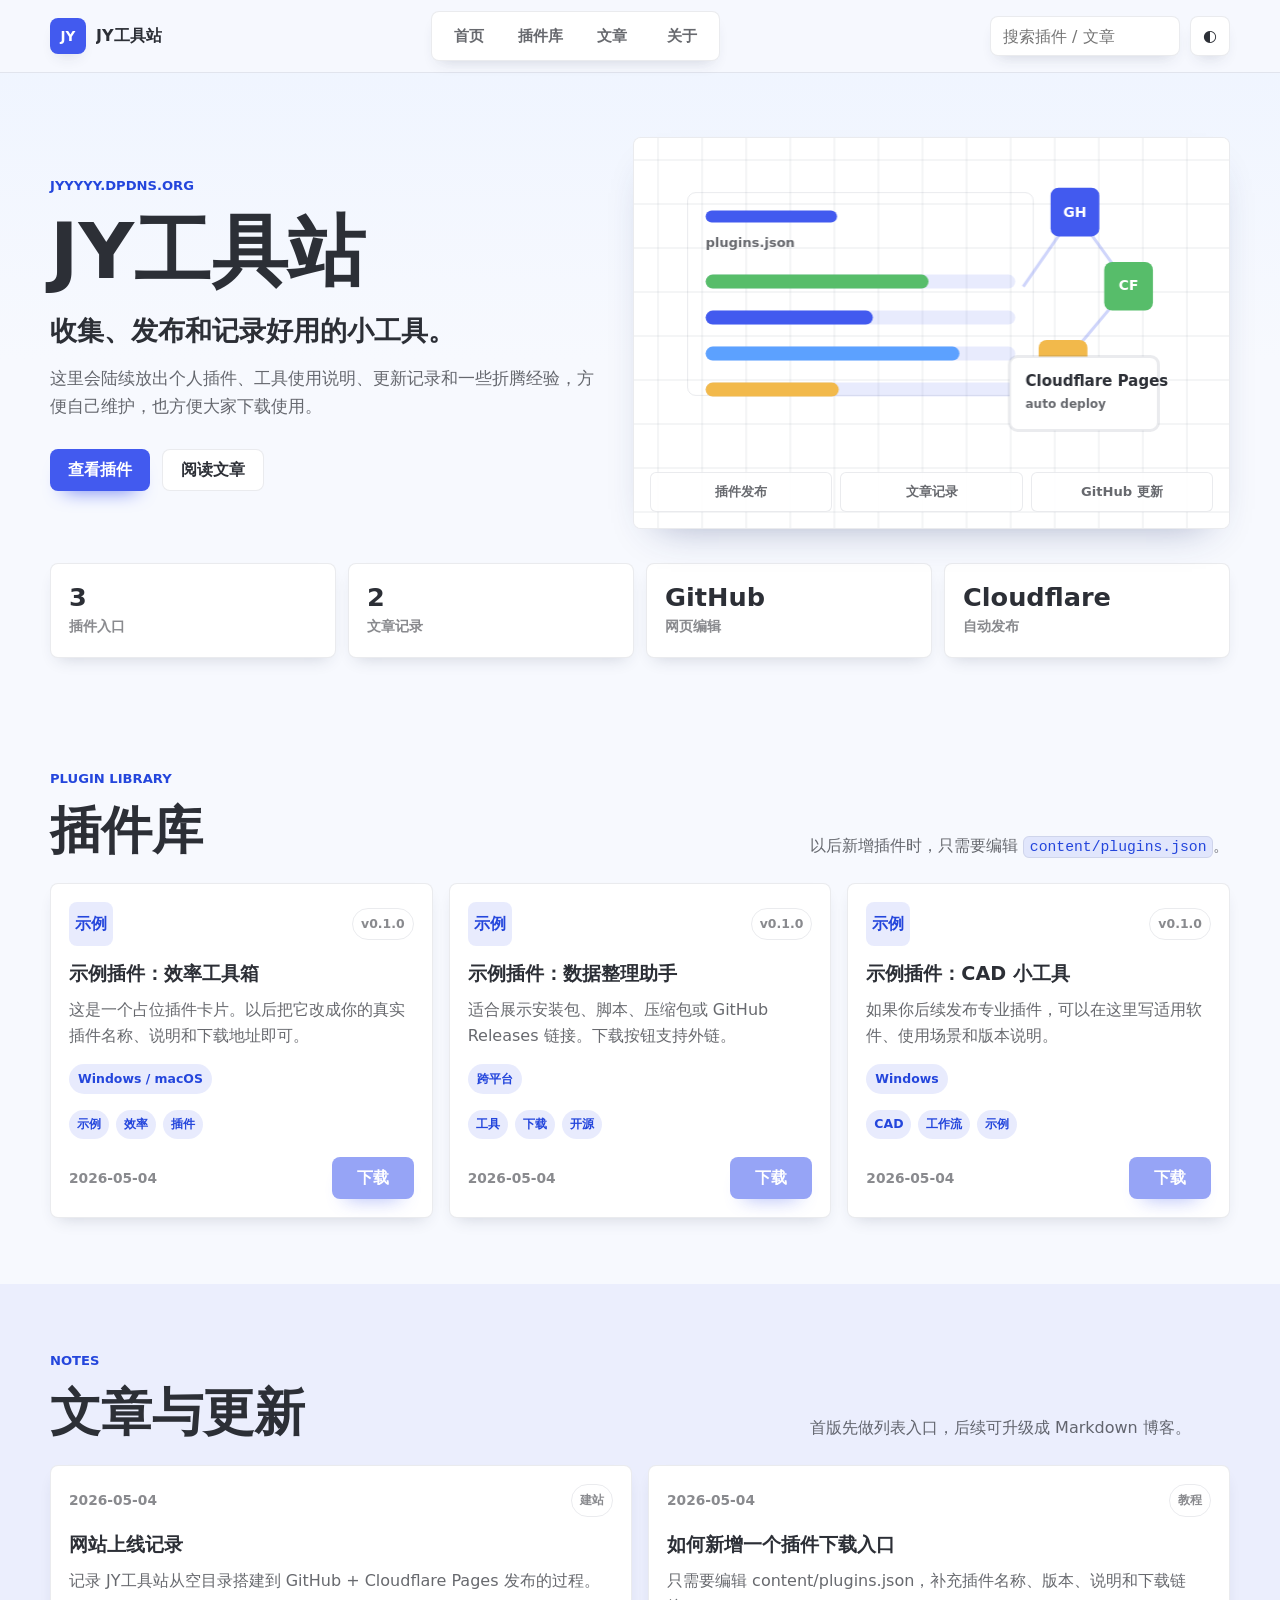
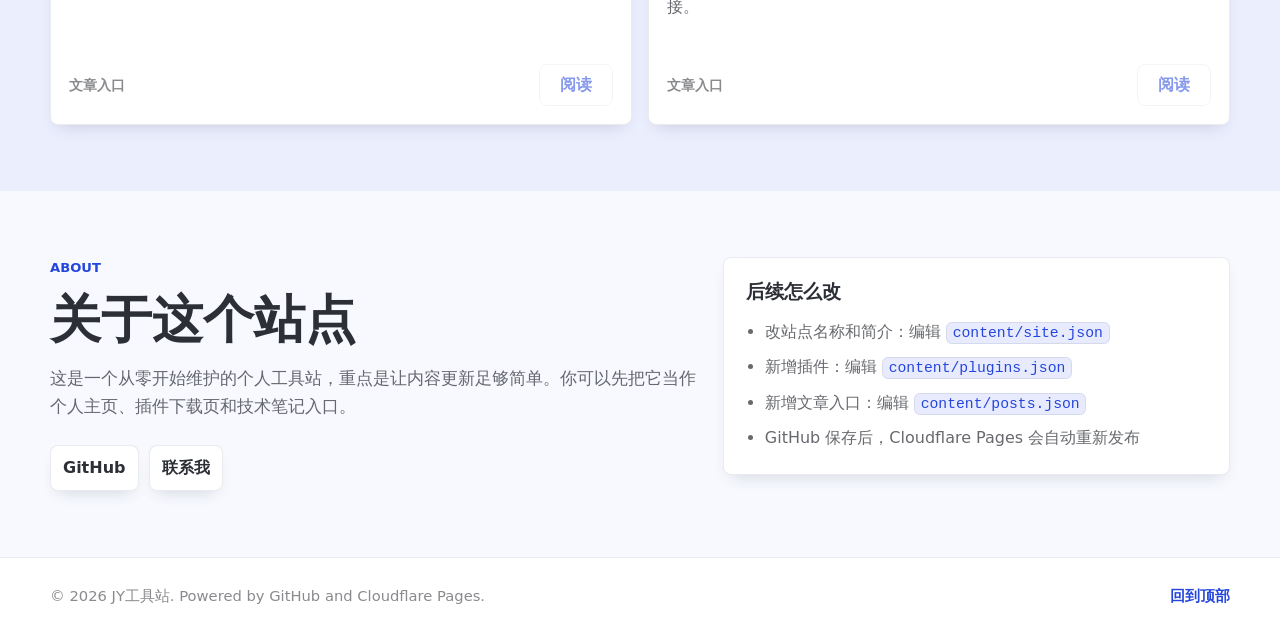
==== index.html @ f5c1a521 "Initial static site" ====
<!doctype html>
<html lang="zh-CN">
  <head>
    <meta charset="utf-8">
    <meta name="viewport" content="width=device-width, initial-scale=1">
    <meta name="theme-color" content="#f7f9fe">
    <meta
      name="description"
      content="JY工具站，一个用于发布个人插件、工具教程和技术记录的静态网站。"
    >
    <title>JY工具站</title>
    <link rel="stylesheet" href="assets/styles.css">
    <script defer src="assets/app.js"></script>
  </head>
  <body>
    <header class="site-header">
      <nav class="nav-wrap" aria-label="主导航">
        <a class="brand" href="#home" aria-label="返回首页">
          <span class="brand-mark" aria-hidden="true">JY</span>
          <span class="brand-text" data-site-name>JY工具站</span>
        </a>

        <button class="nav-toggle" type="button" aria-expanded="false" aria-controls="nav-menu">
          <span class="sr-only">打开导航</span>
          <span></span>
          <span></span>
          <span></span>
        </button>

        <div class="nav-menu" id="nav-menu">
          <a href="#home">首页</a>
          <a href="#plugins">插件库</a>
          <a href="#posts">文章</a>
          <a href="#about">关于</a>
        </div>

        <div class="nav-tools">
          <label class="search-box">
            <span class="sr-only">搜索插件和文章</span>
            <input id="site-search" type="search" placeholder="搜索插件 / 文章">
          </label>
          <button class="icon-button" id="theme-toggle" type="button" aria-label="切换深色模式" title="切换深色模式">
            <span aria-hidden="true">◐</span>
          </button>
        </div>
      </nav>
    </header>

    <main>
      <section class="hero-section" id="home">
        <div class="page-width hero-grid">
          <div class="hero-copy">
            <p class="eyebrow" data-domain>jyyyyy.dpdns.org</p>
            <h1 data-hero-title>JY工具站</h1>
            <p class="hero-tagline" data-tagline>收集、发布和记录好用的小工具。</p>
            <p class="hero-intro" data-intro>
              这里会陆续放出个人插件、工具使用说明、更新记录和一些折腾经验，方便自己维护，也方便大家下载使用。
            </p>
            <div class="hero-actions">
              <a class="primary-action" href="#plugins">查看插件</a>
              <a class="secondary-action" href="#posts">阅读文章</a>
            </div>
          </div>

          <div class="hero-visual" aria-label="工具站数据面板预览">
            <canvas id="hero-canvas" width="760" height="520"></canvas>
            <div class="visual-caption">
              <span>插件发布</span>
              <span>文章记录</span>
              <span>GitHub 更新</span>
            </div>
          </div>
        </div>
      </section>

      <section class="page-width status-strip" aria-label="站点概览">
        <div class="status-item">
          <span class="status-number" data-plugin-count>0</span>
          <span class="status-label">插件入口</span>
        </div>
        <div class="status-item">
          <span class="status-number" data-post-count>0</span>
          <span class="status-label">文章记录</span>
        </div>
        <div class="status-item">
          <span class="status-number">GitHub</span>
          <span class="status-label">网页编辑</span>
        </div>
        <div class="status-item">
          <span class="status-number">Cloudflare</span>
          <span class="status-label">自动发布</span>
        </div>
      </section>

      <section class="page-section" id="plugins">
        <div class="page-width">
          <div class="section-heading">
            <div>
              <p class="eyebrow">Plugin Library</p>
              <h2>插件库</h2>
            </div>
            <p>以后新增插件时，只需要编辑 <code>content/plugins.json</code>。</p>
          </div>
          <div class="plugin-grid" id="plugin-grid" aria-live="polite"></div>
        </div>
      </section>

      <section class="page-section tinted" id="posts">
        <div class="page-width">
          <div class="section-heading">
            <div>
              <p class="eyebrow">Notes</p>
              <h2>文章与更新</h2>
            </div>
            <p>首版先做列表入口，后续可升级成 Markdown 博客。</p>
          </div>
          <div class="post-grid" id="post-grid" aria-live="polite"></div>
        </div>
      </section>

      <section class="page-section" id="about">
        <div class="page-width about-grid">
          <div>
            <p class="eyebrow">About</p>
            <h2>关于这个站点</h2>
            <p class="about-text" data-about>
              这是一个从零开始维护的个人工具站，重点是让内容更新足够简单。你可以先把它当作个人主页、插件下载页和技术笔记入口。
            </p>
            <div class="social-links" data-social-links></div>
          </div>

          <div class="guide-panel">
            <h3>后续怎么改</h3>
            <ul>
              <li>改站点名称和简介：编辑 <code>content/site.json</code></li>
              <li>新增插件：编辑 <code>content/plugins.json</code></li>
              <li>新增文章入口：编辑 <code>content/posts.json</code></li>
              <li>GitHub 保存后，Cloudflare Pages 会自动重新发布</li>
            </ul>
          </div>
        </div>
      </section>
    </main>

    <footer class="site-footer">
      <div class="page-width footer-inner">
        <span data-footer-text>© 2026 JY工具站</span>
        <a href="#home">回到顶部</a>
      </div>
    </footer>

    <noscript>
      <div class="noscript-warning">
        这个网站需要启用 JavaScript 才能读取插件和文章列表。
      </div>
    </noscript>
  </body>
</html>
---- assets/styles.css ----
:root {
  color-scheme: light;
  --theme: #425aef;
  --theme-deep: #2446dc;
  --theme-soft: rgba(66, 90, 239, 0.12);
  --background: #f7f9fe;
  --background-tint: #eef4ff;
  --card-bg: #ffffff;
  --text: #2c2f36;
  --second-text: rgba(44, 47, 54, 0.72);
  --muted-text: rgba(44, 47, 54, 0.56);
  --line: rgba(56, 64, 86, 0.1);
  --shadow: 0 8px 16px -8px rgba(42, 52, 80, 0.2);
  --shadow-strong: 0 18px 40px -24px rgba(36, 54, 110, 0.45);
  --radius: 8px;
  --header-h: 72px;
  --page: min(1180px, calc(100vw - 40px));
}

[data-theme="dark"] {
  color-scheme: dark;
  --theme: #f2b94b;
  --theme-deep: #d79a21;
  --theme-soft: rgba(242, 185, 75, 0.14);
  --background: #18171d;
  --background-tint: #211f27;
  --card-bg: #1f2027;
  --text: #f7f7fa;
  --second-text: #c9cad7;
  --muted-text: #9ea0b5;
  --line: rgba(255, 255, 255, 0.11);
  --shadow: 0 10px 22px -12px rgba(0, 0, 0, 0.55);
  --shadow-strong: 0 18px 44px -24px rgba(0, 0, 0, 0.75);
}

* {
  box-sizing: border-box;
}

html {
  scroll-behavior: smooth;
}

body {
  margin: 0;
  min-width: 320px;
  background:
    linear-gradient(180deg, var(--background-tint) 0, var(--background) 360px),
    var(--background);
  color: var(--text);
  font-family:
    Inter, ui-sans-serif, system-ui, -apple-system, BlinkMacSystemFont, "Segoe UI",
    "PingFang SC", "Microsoft YaHei", sans-serif;
  font-size: 16px;
  line-height: 1.65;
  overflow-x: hidden;
}

a {
  color: inherit;
  text-decoration: none;
}

button,
input {
  font: inherit;
}

code {
  padding: 0.12rem 0.36rem;
  border: 1px solid var(--line);
  border-radius: 6px;
  background: var(--theme-soft);
  color: var(--theme-deep);
  font-size: 0.92em;
}

.sr-only {
  position: absolute;
  width: 1px;
  height: 1px;
  padding: 0;
  margin: -1px;
  overflow: hidden;
  clip: rect(0, 0, 0, 0);
  white-space: nowrap;
  border: 0;
}

.page-width {
  width: var(--page);
  margin: 0 auto;
}

.site-header {
  position: sticky;
  top: 0;
  z-index: 20;
  border-bottom: 1px solid var(--line);
  background: color-mix(in srgb, var(--background) 86%, transparent);
  backdrop-filter: blur(18px);
}

.nav-wrap {
  width: var(--page);
  height: var(--header-h);
  margin: 0 auto;
  display: grid;
  grid-template-columns: auto 1fr auto;
  align-items: center;
  gap: 20px;
}

.brand {
  display: inline-flex;
  align-items: center;
  gap: 10px;
  min-width: 0;
  font-weight: 800;
}

.brand-mark {
  display: grid;
  width: 36px;
  height: 36px;
  place-items: center;
  border-radius: var(--radius);
  background: var(--theme);
  color: #fff;
  font-size: 0.85rem;
  letter-spacing: 0;
  box-shadow: var(--shadow);
}

.brand-text {
  overflow: hidden;
  text-overflow: ellipsis;
  white-space: nowrap;
}

.nav-menu {
  justify-self: center;
  display: inline-flex;
  align-items: center;
  gap: 4px;
  padding: 4px;
  border: 1px solid var(--line);
  border-radius: var(--radius);
  background: var(--card-bg);
  box-shadow: var(--shadow);
}

.nav-menu a {
  min-width: 66px;
  padding: 8px 12px;
  border-radius: 6px;
  color: var(--second-text);
  font-size: 0.94rem;
  font-weight: 700;
  text-align: center;
}

.nav-menu a:hover,
.nav-menu a:focus-visible {
  background: var(--theme-soft);
  color: var(--theme-deep);
  outline: none;
}

.nav-tools {
  display: inline-flex;
  align-items: center;
  gap: 10px;
}

.search-box input {
  width: 190px;
  height: 40px;
  border: 1px solid var(--line);
  border-radius: var(--radius);
  background: var(--card-bg);
  color: var(--text);
  outline: none;
  padding: 0 12px;
  box-shadow: var(--shadow);
}

.search-box input:focus {
  border-color: var(--theme);
}

.icon-button,
.nav-toggle {
  border: 1px solid var(--line);
  background: var(--card-bg);
  color: var(--text);
  border-radius: var(--radius);
  cursor: pointer;
  box-shadow: var(--shadow);
}

.icon-button {
  width: 40px;
  height: 40px;
  display: grid;
  place-items: center;
}

.nav-toggle {
  display: none;
  width: 42px;
  height: 42px;
  padding: 10px;
  gap: 4px;
}

.nav-toggle span:not(.sr-only) {
  display: block;
  height: 2px;
  border-radius: 2px;
  background: var(--text);
}

.hero-section {
  padding: 64px 0 24px;
}

.hero-grid {
  display: grid;
  grid-template-columns: minmax(0, 0.92fr) minmax(360px, 1fr);
  align-items: center;
  gap: 34px;
}

.eyebrow {
  margin: 0 0 12px;
  color: var(--theme-deep);
  font-size: 0.82rem;
  font-weight: 900;
  letter-spacing: 0;
  text-transform: uppercase;
}

.hero-copy h1,
.section-heading h2,
.about-grid h2 {
  margin: 0;
  line-height: 1.12;
  letter-spacing: 0;
}

.hero-copy h1 {
  max-width: 720px;
  font-size: clamp(2.6rem, 6vw, 5.4rem);
}

.hero-tagline {
  margin: 18px 0 0;
  max-width: 680px;
  color: var(--text);
  font-size: clamp(1.2rem, 2.2vw, 1.7rem);
  font-weight: 800;
  line-height: 1.35;
}

.hero-intro {
  max-width: 640px;
  margin: 16px 0 0;
  color: var(--second-text);
  font-size: 1.05rem;
}

.hero-actions {
  display: flex;
  flex-wrap: wrap;
  gap: 12px;
  margin-top: 28px;
}

.primary-action,
.secondary-action,
.download-link,
.text-link {
  display: inline-flex;
  align-items: center;
  justify-content: center;
  min-height: 42px;
  border-radius: var(--radius);
  font-weight: 800;
}

.primary-action,
.download-link {
  background: var(--theme);
  color: #fff;
  box-shadow: 0 12px 20px -14px var(--theme);
}

.primary-action,
.secondary-action {
  padding: 0 18px;
}

.secondary-action {
  border: 1px solid var(--line);
  background: var(--card-bg);
  color: var(--text);
}

.hero-visual {
  position: relative;
  overflow: hidden;
  min-height: 390px;
  border: 1px solid var(--line);
  border-radius: var(--radius);
  background: var(--card-bg);
  box-shadow: var(--shadow-strong);
}

.hero-visual canvas {
  display: block;
  width: 100%;
  height: 390px;
}

.visual-caption {
  position: absolute;
  right: 16px;
  bottom: 16px;
  left: 16px;
  display: grid;
  grid-template-columns: repeat(3, 1fr);
  gap: 8px;
}

.visual-caption span {
  min-width: 0;
  padding: 8px 10px;
  border: 1px solid var(--line);
  border-radius: 6px;
  background: color-mix(in srgb, var(--card-bg) 88%, transparent);
  color: var(--second-text);
  font-size: 0.82rem;
  font-weight: 800;
  text-align: center;
  white-space: nowrap;
}

.status-strip {
  display: grid;
  grid-template-columns: repeat(4, 1fr);
  gap: 12px;
  padding: 10px 0 44px;
}

.status-item {
  min-width: 0;
  padding: 18px;
  border: 1px solid var(--line);
  border-radius: var(--radius);
  background: var(--card-bg);
  box-shadow: var(--shadow);
}

.status-number {
  display: block;
  overflow: hidden;
  color: var(--text);
  font-size: clamp(1.2rem, 2vw, 1.6rem);
  font-weight: 900;
  line-height: 1.2;
  text-overflow: ellipsis;
  white-space: nowrap;
}

.status-label {
  color: var(--muted-text);
  font-size: 0.9rem;
  font-weight: 700;
}

.page-section {
  padding: 66px 0;
}

.page-section.tinted {
  background: color-mix(in srgb, var(--theme-soft) 55%, transparent);
}

.section-heading {
  display: grid;
  grid-template-columns: minmax(0, 1fr) minmax(240px, 420px);
  align-items: end;
  gap: 24px;
  margin-bottom: 24px;
}

.section-heading h2,
.about-grid h2 {
  font-size: clamp(2rem, 4vw, 3.2rem);
}

.section-heading p:not(.eyebrow) {
  margin: 0;
  color: var(--second-text);
}

.plugin-grid,
.post-grid {
  display: grid;
  gap: 16px;
}

.plugin-grid {
  grid-template-columns: repeat(3, minmax(0, 1fr));
}

.post-grid {
  grid-template-columns: repeat(2, minmax(0, 1fr));
}

.plugin-card,
.post-card,
.guide-panel {
  min-width: 0;
  border: 1px solid var(--line);
  border-radius: var(--radius);
  background: var(--card-bg);
  box-shadow: var(--shadow);
}

.plugin-card,
.post-card {
  display: flex;
  flex-direction: column;
  min-height: 260px;
  padding: 18px;
}

.plugin-topline,
.post-topline {
  display: flex;
  align-items: center;
  justify-content: space-between;
  gap: 12px;
  margin-bottom: 16px;
}

.plugin-icon {
  display: grid;
  width: 44px;
  height: 44px;
  flex: 0 0 auto;
  place-items: center;
  border-radius: var(--radius);
  background: var(--theme-soft);
  color: var(--theme-deep);
  font-weight: 900;
}

.plugin-version,
.post-category {
  max-width: 46%;
  padding: 5px 8px;
  border: 1px solid var(--line);
  border-radius: 999px;
  color: var(--muted-text);
  font-size: 0.78rem;
  font-weight: 800;
  overflow: hidden;
  text-overflow: ellipsis;
  white-space: nowrap;
}

.plugin-card h3,
.post-card h3,
.guide-panel h3 {
  margin: 0;
  color: var(--text);
  font-size: 1.2rem;
  line-height: 1.3;
}

.plugin-card p,
.post-card p {
  margin: 10px 0 0;
  color: var(--second-text);
}

.tag-row {
  display: flex;
  flex-wrap: wrap;
  gap: 7px;
  margin-top: 16px;
}

.tag-row span,
.platform-pill {
  border-radius: 999px;
  background: var(--theme-soft);
  color: var(--theme-deep);
  font-size: 0.78rem;
  font-weight: 800;
}

.tag-row span {
  padding: 4px 8px;
}

.platform-pill {
  display: inline-flex;
  width: fit-content;
  margin-top: 14px;
  padding: 5px 9px;
}

.card-footer {
  display: flex;
  align-items: center;
  justify-content: space-between;
  gap: 12px;
  margin-top: auto;
  padding-top: 18px;
}

.updated-at,
.post-date {
  color: var(--muted-text);
  font-size: 0.86rem;
  font-weight: 700;
}

.download-link {
  min-width: 82px;
  padding: 0 12px;
}

.download-link[aria-disabled="true"],
.text-link[aria-disabled="true"] {
  pointer-events: none;
  opacity: 0.55;
}

.text-link {
  min-width: 74px;
  padding: 0 12px;
  border: 1px solid var(--line);
  color: var(--theme-deep);
}

.empty-state {
  grid-column: 1 / -1;
  padding: 26px;
  border: 1px dashed var(--line);
  border-radius: var(--radius);
  color: var(--second-text);
  text-align: center;
}

.about-grid {
  display: grid;
  grid-template-columns: minmax(0, 1fr) minmax(320px, 0.78fr);
  gap: 24px;
  align-items: start;
}

.about-text {
  max-width: 720px;
  color: var(--second-text);
  font-size: 1.06rem;
}

.social-links {
  display: flex;
  flex-wrap: wrap;
  gap: 10px;
  margin-top: 24px;
}

.social-links a {
  padding: 9px 12px;
  border: 1px solid var(--line);
  border-radius: var(--radius);
  background: var(--card-bg);
  color: var(--text);
  font-weight: 800;
  box-shadow: var(--shadow);
}

.guide-panel {
  padding: 22px;
}

.guide-panel ul {
  margin: 14px 0 0;
  padding-left: 1.15rem;
  color: var(--second-text);
}

.guide-panel li + li {
  margin-top: 9px;
}

.site-footer {
  border-top: 1px solid var(--line);
  background: var(--card-bg);
}

.footer-inner {
  min-height: 76px;
  display: flex;
  align-items: center;
  justify-content: space-between;
  gap: 16px;
  color: var(--muted-text);
  font-size: 0.92rem;
}

.footer-inner a {
  color: var(--theme-deep);
  font-weight: 800;
}

.noscript-warning {
  position: fixed;
  right: 16px;
  bottom: 16px;
  z-index: 40;
  max-width: 320px;
  padding: 14px;
  border: 1px solid var(--line);
  border-radius: var(--radius);
  background: var(--card-bg);
  box-shadow: var(--shadow);
}

@media (max-width: 980px) {
  :root {
    --page: min(100vw - 28px, 760px);
  }

  .nav-wrap {
    grid-template-columns: auto auto;
  }

  .nav-toggle {
    justify-self: end;
    display: grid;
  }

  .nav-menu,
  .nav-tools {
    display: none;
  }

  .nav-wrap.nav-open .nav-menu,
  .nav-wrap.nav-open .nav-tools {
    grid-column: 1 / -1;
    display: grid;
    width: 100%;
  }

  .nav-wrap.nav-open {
    height: auto;
    padding: 14px 0;
  }

  .nav-wrap.nav-open .nav-menu {
    justify-self: stretch;
    grid-template-columns: repeat(4, 1fr);
  }

  .nav-wrap.nav-open .nav-tools {
    grid-template-columns: 1fr auto;
  }

  .search-box input {
    width: 100%;
  }

  .hero-section {
    padding-top: 46px;
  }

  .hero-grid,
  .about-grid,
  .section-heading {
    grid-template-columns: 1fr;
  }

  .hero-grid {
    gap: 26px;
  }

  .hero-visual {
    min-height: 320px;
  }

  .hero-visual canvas {
    height: 320px;
  }

  .plugin-grid {
    grid-template-columns: repeat(2, minmax(0, 1fr));
  }

  .status-strip {
    grid-template-columns: repeat(2, 1fr);
  }
}

@media (max-width: 640px) {
  :root {
    --page: min(100vw - 24px, 560px);
    --header-h: 64px;
  }

  body {
    font-size: 15px;
  }

  .brand-mark {
    width: 34px;
    height: 34px;
  }

  .nav-wrap.nav-open .nav-menu {
    grid-template-columns: repeat(2, 1fr);
  }

  .hero-section {
    padding-top: 34px;
  }

  .hero-actions,
  .footer-inner {
    align-items: stretch;
    flex-direction: column;
  }

  .primary-action,
  .secondary-action {
    width: 100%;
  }

  .visual-caption {
    grid-template-columns: 1fr;
  }

  .status-strip,
  .plugin-grid,
  .post-grid {
    grid-template-columns: 1fr;
  }

  .page-section {
    padding: 48px 0;
  }

  .plugin-card,
  .post-card {
    min-height: auto;
  }

  .plugin-version,
  .post-category {
    max-width: 58%;
  }
}

@media (prefers-reduced-motion: reduce) {
  html {
    scroll-behavior: auto;
  }

  *,
  *::before,
  *::after {
    animation-duration: 0.001ms !important;
    animation-iteration-count: 1 !important;
    transition-duration: 0.001ms !important;
  }
}
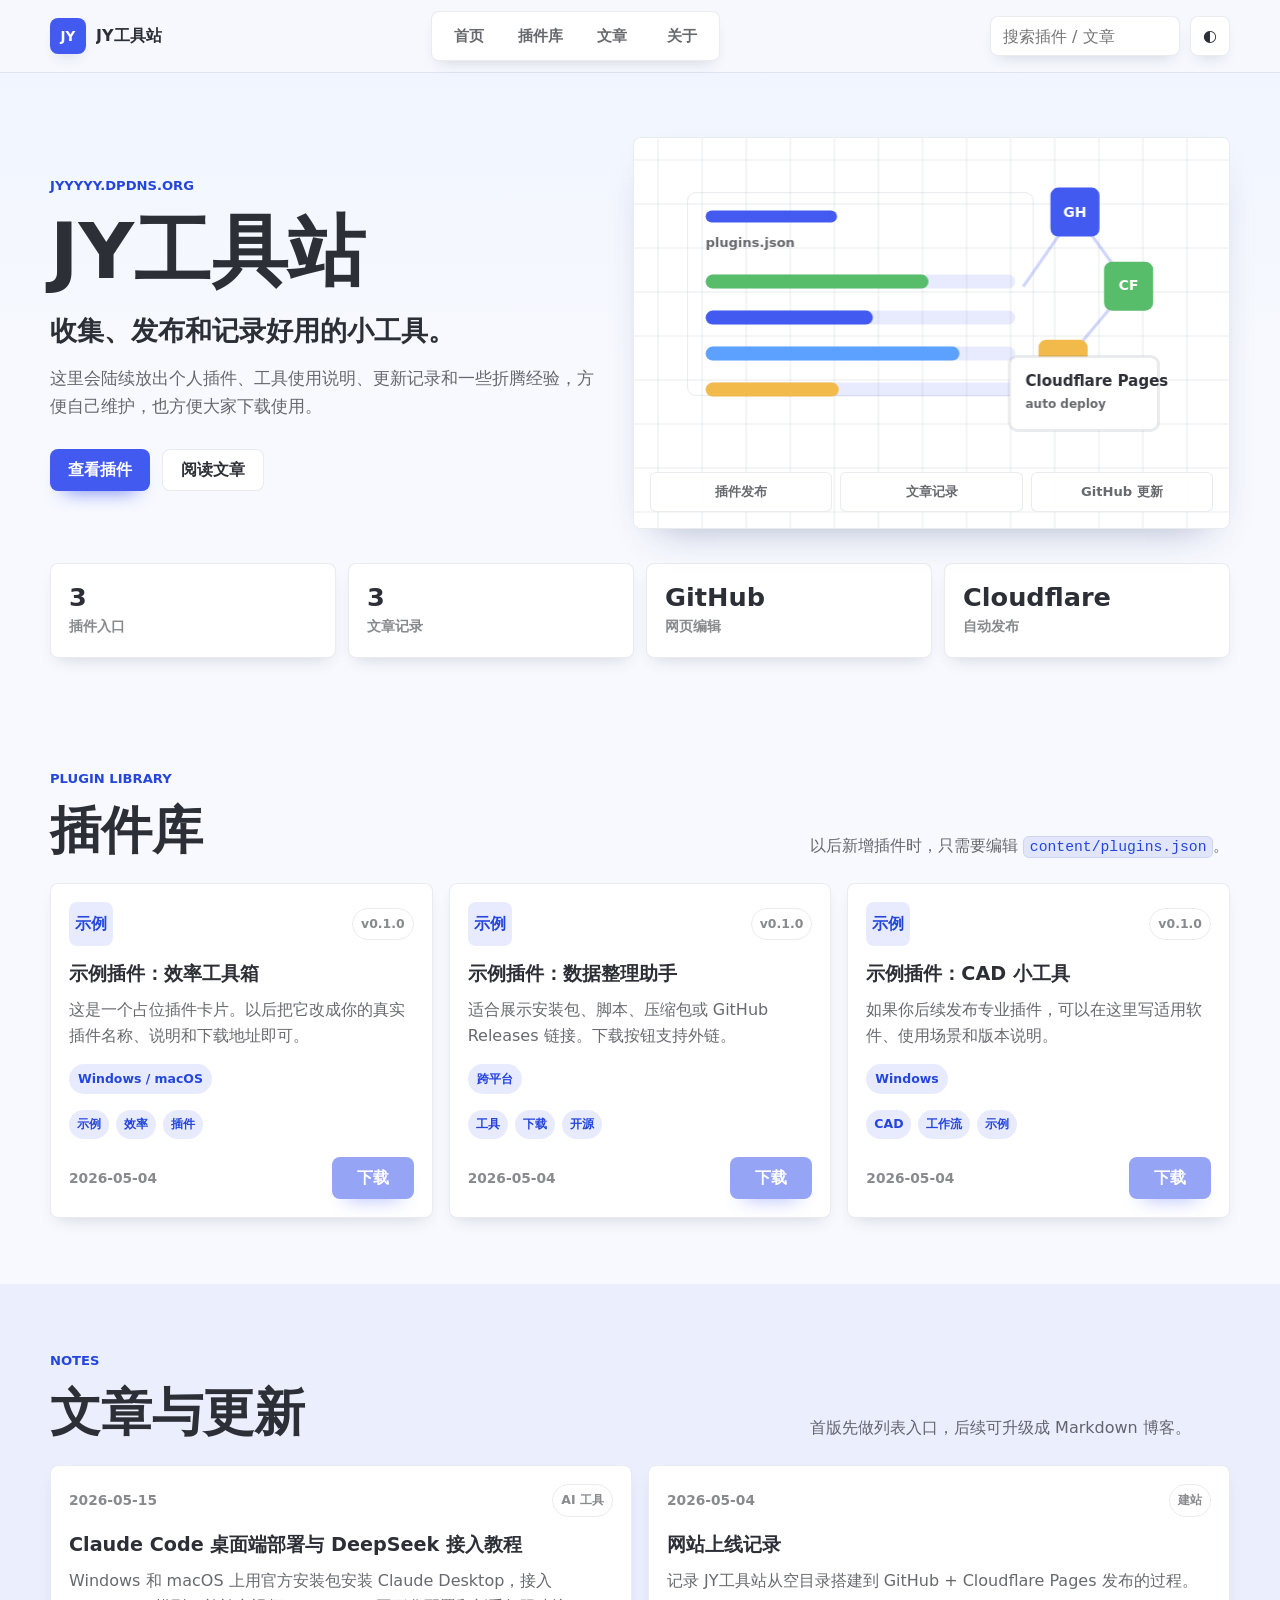
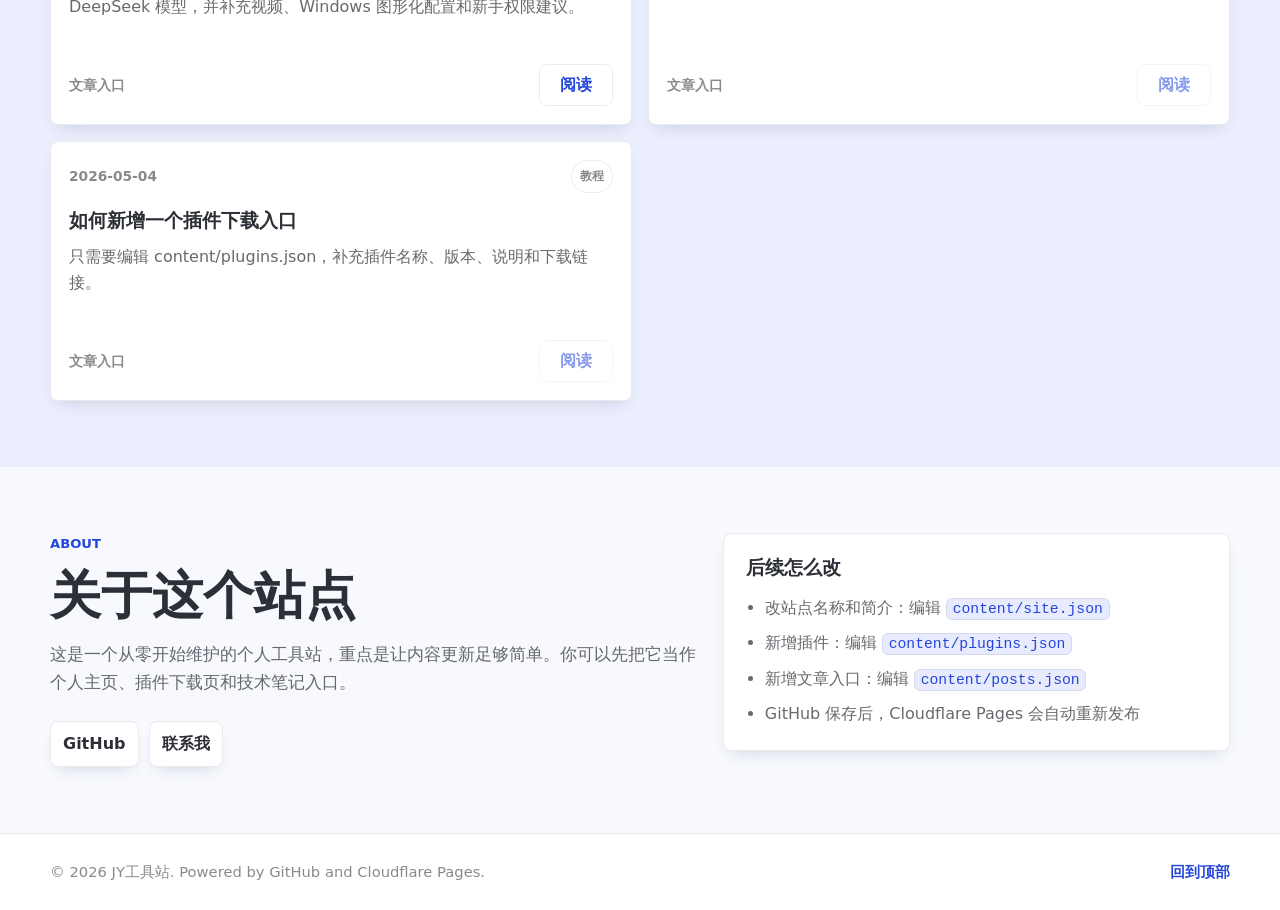
==== commit 19c2719f: "Bust stylesheet cache" ====
--- a/index.html
+++ b/index.html
@@ -9,7 +9,7 @@
       content="JY工具站，一个用于发布个人插件、工具教程和技术记录的静态网站。"
     >
     <title>JY工具站</title>
-    <link rel="stylesheet" href="assets/styles.css">
+    <link rel="stylesheet" href="assets/styles.css?v=20260515-2">
     <script defer src="assets/app.js"></script>
   </head>
   <body>
--- a/assets/styles.css
+++ b/assets/styles.css
@@ -621,6 +621,355 @@
   font-weight: 800;
 }
 
+.article-page {
+  background:
+    linear-gradient(180deg, var(--background-tint) 0, var(--background) 420px),
+    var(--background);
+}
+
+.article-nav {
+  grid-template-columns: auto 1fr auto;
+}
+
+.compact-action {
+  min-height: 40px;
+  padding: 0 14px;
+  font-size: 0.92rem;
+}
+
+.article-shell {
+  width: min(980px, calc(100vw - 40px));
+  margin: 0 auto;
+  padding: 52px 0 76px;
+}
+
+.article-hero {
+  max-width: 880px;
+  margin: 0 auto 30px;
+  text-align: center;
+}
+
+.article-hero h1 {
+  margin: 0;
+  color: var(--text);
+  font-size: clamp(2rem, 4.6vw, 3.7rem);
+  line-height: 1.16;
+  letter-spacing: 0;
+}
+
+.article-lead {
+  max-width: 820px;
+  margin: 18px auto 0;
+  color: var(--second-text);
+  font-size: 1.12rem;
+}
+
+.article-meta {
+  display: flex;
+  flex-wrap: wrap;
+  justify-content: center;
+  gap: 10px;
+  margin-top: 22px;
+}
+
+.article-meta span,
+.video-badge {
+  display: inline-flex;
+  align-items: center;
+  min-height: 30px;
+  padding: 0 10px;
+  border: 1px solid var(--line);
+  border-radius: 999px;
+  background: var(--card-bg);
+  color: var(--muted-text);
+  font-size: 0.84rem;
+  font-weight: 800;
+}
+
+.article-video {
+  max-width: 880px;
+  margin: 28px auto;
+}
+
+.video-shell {
+  overflow: hidden;
+  border: 1px solid var(--line);
+  border-radius: var(--radius);
+  background: #0f172a;
+  box-shadow: var(--shadow-strong);
+}
+
+.video-frame {
+  display: block;
+  width: 100%;
+  aspect-ratio: 16 / 9;
+  border: 0;
+  background: #0f172a;
+}
+
+.video-placeholder {
+  display: grid;
+  min-height: clamp(220px, 42vw, 430px);
+  place-items: center;
+  padding: 28px;
+  color: #fff;
+  text-align: center;
+  background:
+    linear-gradient(135deg, rgba(66, 90, 239, 0.78), rgba(9, 21, 51, 0.92)),
+    repeating-linear-gradient(
+      90deg,
+      rgba(255, 255, 255, 0.07) 0,
+      rgba(255, 255, 255, 0.07) 1px,
+      transparent 1px,
+      transparent 34px
+    );
+}
+
+.video-placeholder h2 {
+  max-width: 760px;
+  margin: 14px auto 0;
+  font-size: clamp(1.8rem, 4vw, 3.4rem);
+  line-height: 1.16;
+}
+
+.video-placeholder p {
+  max-width: 660px;
+  margin: 12px auto 0;
+  color: rgba(255, 255, 255, 0.82);
+}
+
+.video-badge {
+  border-color: rgba(255, 255, 255, 0.22);
+  background: rgba(255, 255, 255, 0.12);
+  color: #fff;
+}
+
+.video-note {
+  margin: 10px 0 0;
+  color: var(--muted-text);
+  font-size: 0.92rem;
+}
+
+.video-fallback-card {
+  margin-top: 12px;
+  padding: 16px;
+  border: 1px dashed var(--line);
+  border-radius: var(--radius);
+  background: var(--card-bg);
+  color: var(--second-text);
+  box-shadow: var(--shadow);
+}
+
+.video-fallback-card p {
+  margin: 10px 0 0;
+}
+
+.video-fallback-card a {
+  color: var(--theme-deep);
+  font-weight: 800;
+  text-decoration: underline;
+  text-underline-offset: 3px;
+}
+
+.article-layout {
+  display: grid;
+  grid-template-columns: 1fr;
+  gap: 18px;
+  align-items: start;
+  max-width: 880px;
+  margin: 0 auto;
+}
+
+.toc-panel {
+  position: static;
+  display: flex;
+  flex-wrap: wrap;
+  gap: 8px;
+  padding: 16px;
+  border: 1px solid var(--line);
+  border-radius: var(--radius);
+  background: var(--card-bg);
+  box-shadow: var(--shadow);
+}
+
+.toc-panel strong {
+  flex: 0 0 100%;
+  color: var(--text);
+}
+
+.toc-panel a {
+  padding: 7px 10px;
+  border: 1px solid var(--line);
+  border-radius: 6px;
+  background: color-mix(in srgb, var(--background-tint) 48%, var(--card-bg));
+  color: var(--second-text);
+  font-size: 0.92rem;
+  font-weight: 800;
+}
+
+.toc-panel a:hover,
+.toc-panel a:focus-visible {
+  background: var(--theme-soft);
+  color: var(--theme-deep);
+  outline: none;
+}
+
+.article-content {
+  min-width: 0;
+  padding: clamp(22px, 4vw, 42px);
+  border: 1px solid var(--line);
+  border-radius: var(--radius);
+  background: var(--card-bg);
+  box-shadow: var(--shadow);
+}
+
+.article-content section {
+  scroll-margin-top: calc(var(--header-h) + 24px);
+}
+
+.article-content section + section {
+  margin-top: 48px;
+  padding-top: 40px;
+  border-top: 1px solid var(--line);
+}
+
+.article-content h2,
+.article-content h3 {
+  color: var(--text);
+  line-height: 1.25;
+  letter-spacing: 0;
+}
+
+.article-content h2 {
+  position: relative;
+  margin: 0 0 16px;
+  padding-left: 16px;
+  font-size: clamp(1.45rem, 3vw, 2rem);
+}
+
+.article-content h2::before {
+  position: absolute;
+  top: 0.18em;
+  bottom: 0.18em;
+  left: 0;
+  width: 5px;
+  border-radius: 999px;
+  background: var(--theme);
+  content: "";
+}
+
+.article-content h3 {
+  margin: 26px 0 10px;
+  color: var(--theme-deep);
+  font-size: 1.15rem;
+}
+
+.article-content p,
+.article-content li {
+  color: var(--second-text);
+  line-height: 1.9;
+}
+
+.article-content a {
+  color: var(--theme-deep);
+  font-weight: 800;
+  text-decoration: underline;
+  text-underline-offset: 3px;
+}
+
+.article-content strong {
+  color: var(--text);
+}
+
+.article-content p {
+  margin: 14px 0;
+}
+
+.article-content ol,
+.article-content ul {
+  margin: 16px 0;
+  padding-left: 1.45rem;
+}
+
+.article-content li + li {
+  margin-top: 10px;
+}
+
+.article-content pre {
+  overflow-x: auto;
+  margin: 18px 0;
+  padding: 16px;
+  border: 1px solid var(--line);
+  border-radius: var(--radius);
+  background: color-mix(in srgb, var(--background-tint) 78%, var(--card-bg));
+}
+
+.article-content pre code {
+  display: block;
+  padding: 0;
+  border: 0;
+  background: transparent;
+  color: var(--text);
+  font-size: 0.9rem;
+  line-height: 1.65;
+  white-space: pre;
+}
+
+.table-wrap {
+  overflow-x: auto;
+  margin: 18px 0;
+  border: 1px solid var(--line);
+  border-radius: var(--radius);
+}
+
+.article-content table {
+  width: 100%;
+  min-width: 620px;
+  border-collapse: collapse;
+  background: color-mix(in srgb, var(--background-tint) 40%, var(--card-bg));
+}
+
+.article-content th,
+.article-content td {
+  padding: 12px 14px;
+  border-bottom: 1px solid var(--line);
+  color: var(--second-text);
+  text-align: left;
+  vertical-align: top;
+}
+
+.article-content th {
+  background: var(--theme-soft);
+  color: var(--text);
+  font-weight: 900;
+}
+
+.article-content tr:last-child td {
+  border-bottom: 0;
+}
+
+.callout {
+  margin: 20px 0;
+  padding: 16px;
+  border: 1px solid var(--line);
+  border-left: 4px solid var(--theme);
+  border-radius: var(--radius);
+  background: var(--theme-soft);
+  color: var(--second-text);
+  line-height: 1.85;
+}
+
+.callout.warning {
+  border-left-color: #d89b13;
+}
+
+.source-list a {
+  color: var(--theme-deep);
+  font-weight: 800;
+  text-decoration: underline;
+  text-underline-offset: 3px;
+}
+
 .noscript-warning {
   position: fixed;
   right: 16px;
@@ -684,8 +1033,31 @@
 
   .hero-grid,
   .about-grid,
-  .section-heading {
+  .section-heading,
+  .article-layout {
     grid-template-columns: 1fr;
+  }
+
+  .article-nav {
+    grid-template-columns: auto 1fr;
+  }
+
+  .article-nav .nav-menu {
+    display: none;
+  }
+
+  .article-nav .nav-tools {
+    display: inline-flex;
+    justify-self: end;
+  }
+
+  .toc-panel {
+    position: static;
+    grid-template-columns: repeat(4, minmax(0, 1fr));
+  }
+
+  .toc-panel strong {
+    grid-column: 1 / -1;
   }
 
   .hero-grid {
@@ -765,6 +1137,27 @@
   .plugin-version,
   .post-category {
     max-width: 58%;
+  }
+
+  .article-shell {
+    padding: 38px 0 52px;
+  }
+
+  .article-content {
+    padding: 20px;
+  }
+
+  .article-meta {
+    flex-direction: column;
+    align-items: center;
+  }
+
+  .article-nav .compact-action {
+    display: none;
+  }
+
+  .toc-panel {
+    grid-template-columns: repeat(2, minmax(0, 1fr));
   }
 }
 
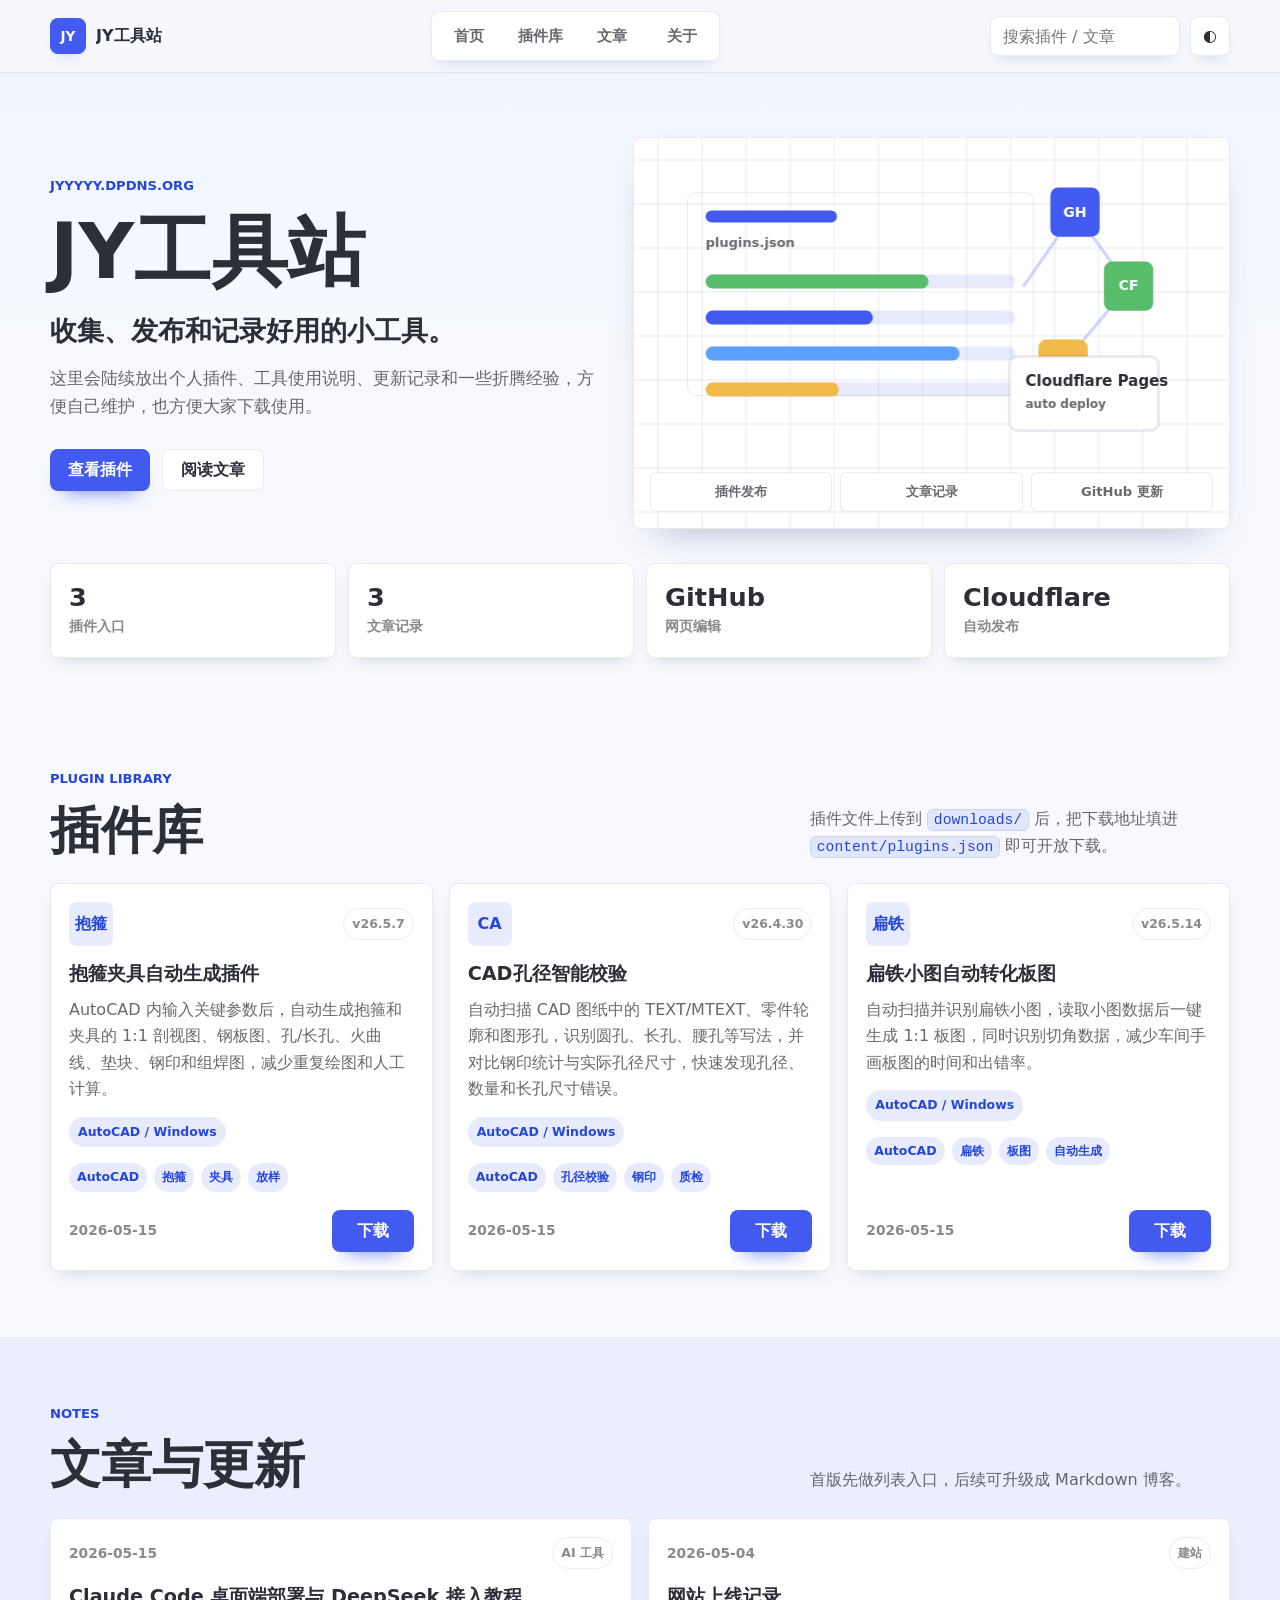
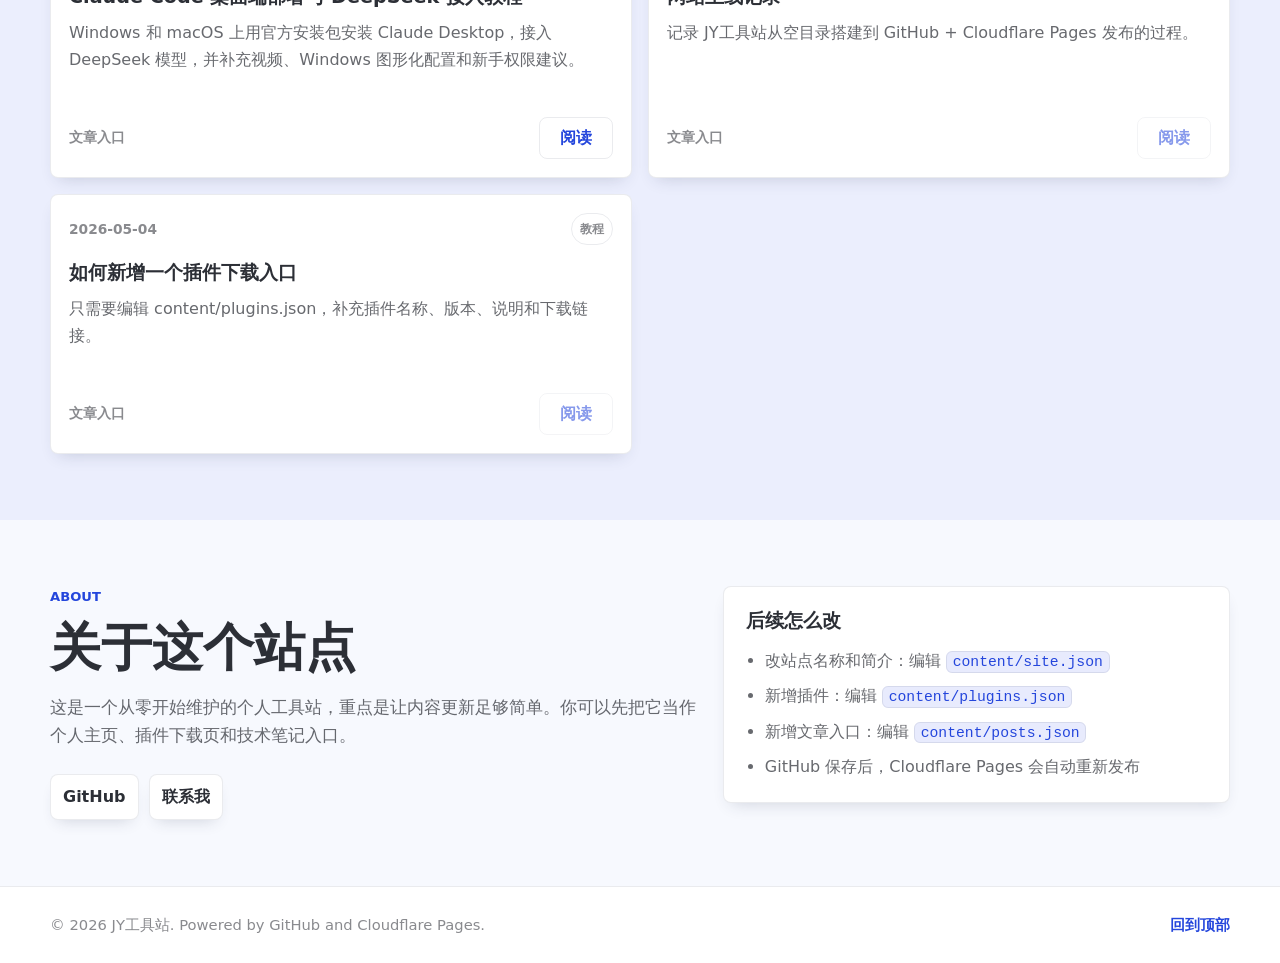
==== commit 7a7c240c: "Publish CAD plugin downloads" ====
--- a/index.html
+++ b/index.html
@@ -10,7 +10,7 @@
     >
     <title>JY工具站</title>
     <link rel="stylesheet" href="assets/styles.css?v=20260515-2">
-    <script defer src="assets/app.js"></script>
+    <script defer src="assets/app.js?v=20260515-4"></script>
   </head>
   <body>
     <header class="site-header">
@@ -99,7 +99,7 @@
               <p class="eyebrow">Plugin Library</p>
               <h2>插件库</h2>
             </div>
-            <p>以后新增插件时，只需要编辑 <code>content/plugins.json</code>。</p>
+            <p>插件文件上传到 <code>downloads/</code> 后，把下载地址填进 <code>content/plugins.json</code> 即可开放下载。</p>
           </div>
           <div class="plugin-grid" id="plugin-grid" aria-live="polite"></div>
         </div>
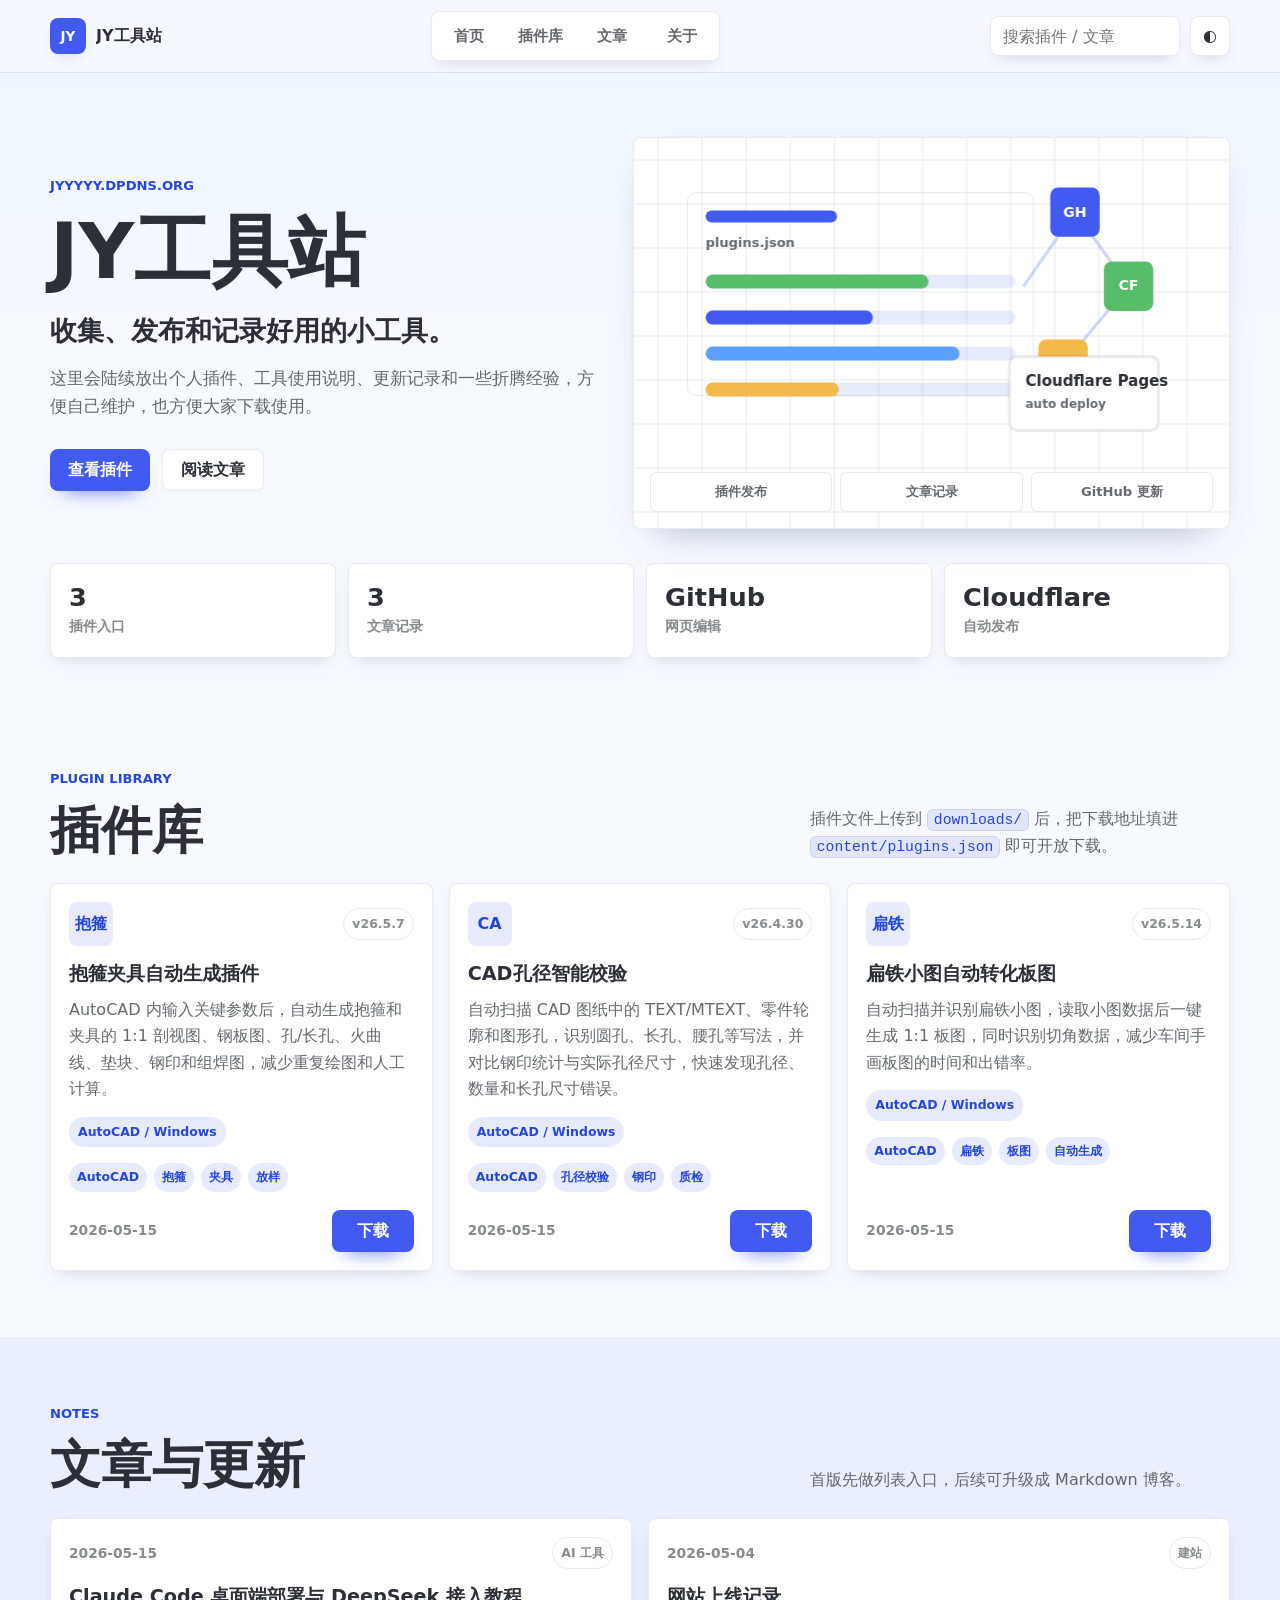
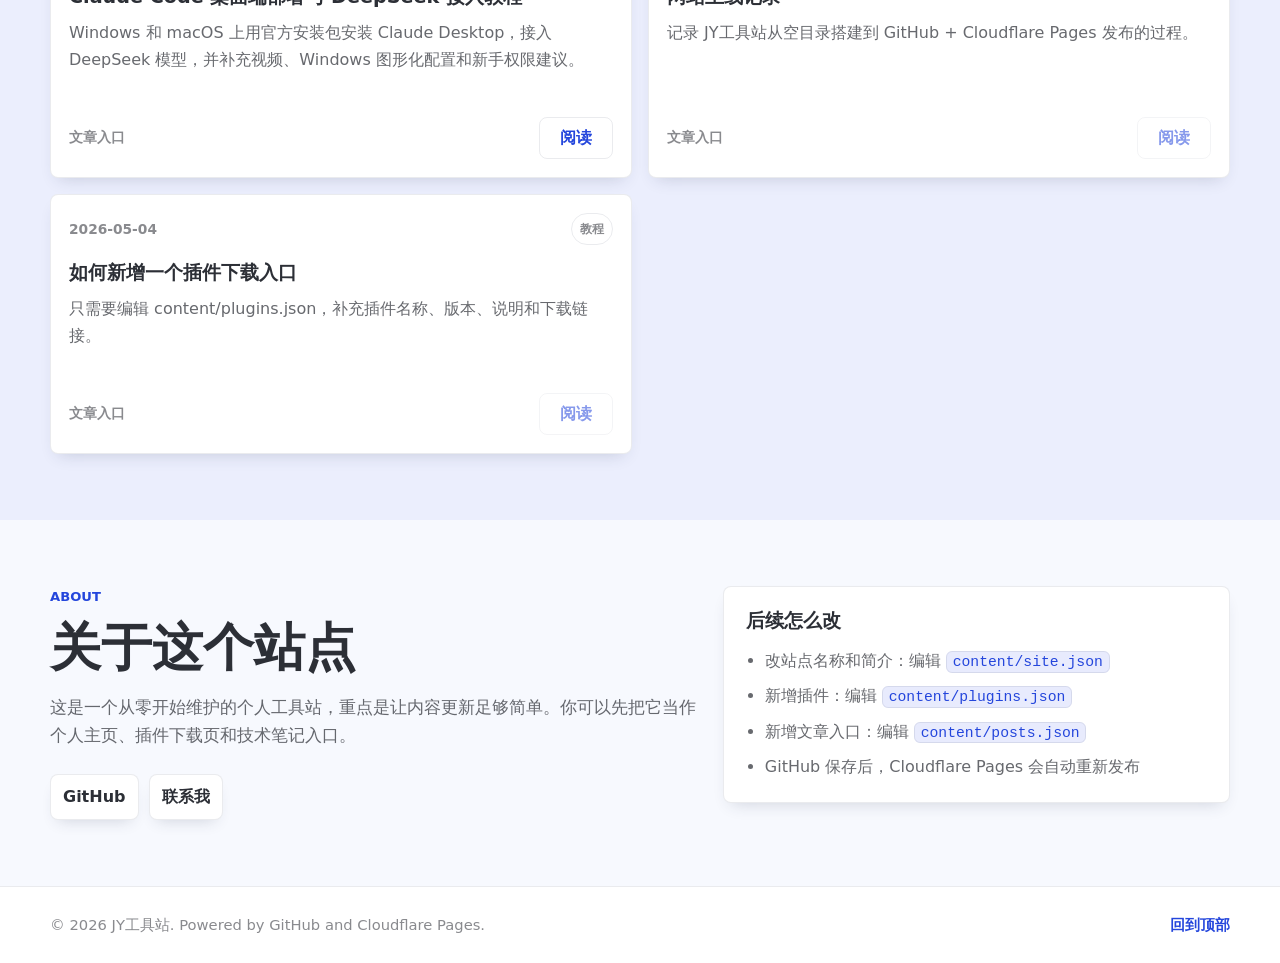
==== commit 7d11a4fc: "Embed tutorial video in article" ====
--- a/index.html
+++ b/index.html
@@ -9,7 +9,7 @@
       content="JY工具站，一个用于发布个人插件、工具教程和技术记录的静态网站。"
     >
     <title>JY工具站</title>
-    <link rel="stylesheet" href="assets/styles.css?v=20260515-2">
+    <link rel="stylesheet" href="assets/styles.css?v=20260516-1">
     <script defer src="assets/app.js?v=20260515-4"></script>
   </head>
   <body>
--- a/assets/styles.css
+++ b/assets/styles.css
@@ -707,6 +707,11 @@
   background: #0f172a;
 }
 
+video.video-frame {
+  height: auto;
+  object-fit: contain;
+}
+
 .video-placeholder {
   display: grid;
   min-height: clamp(220px, 42vw, 430px);
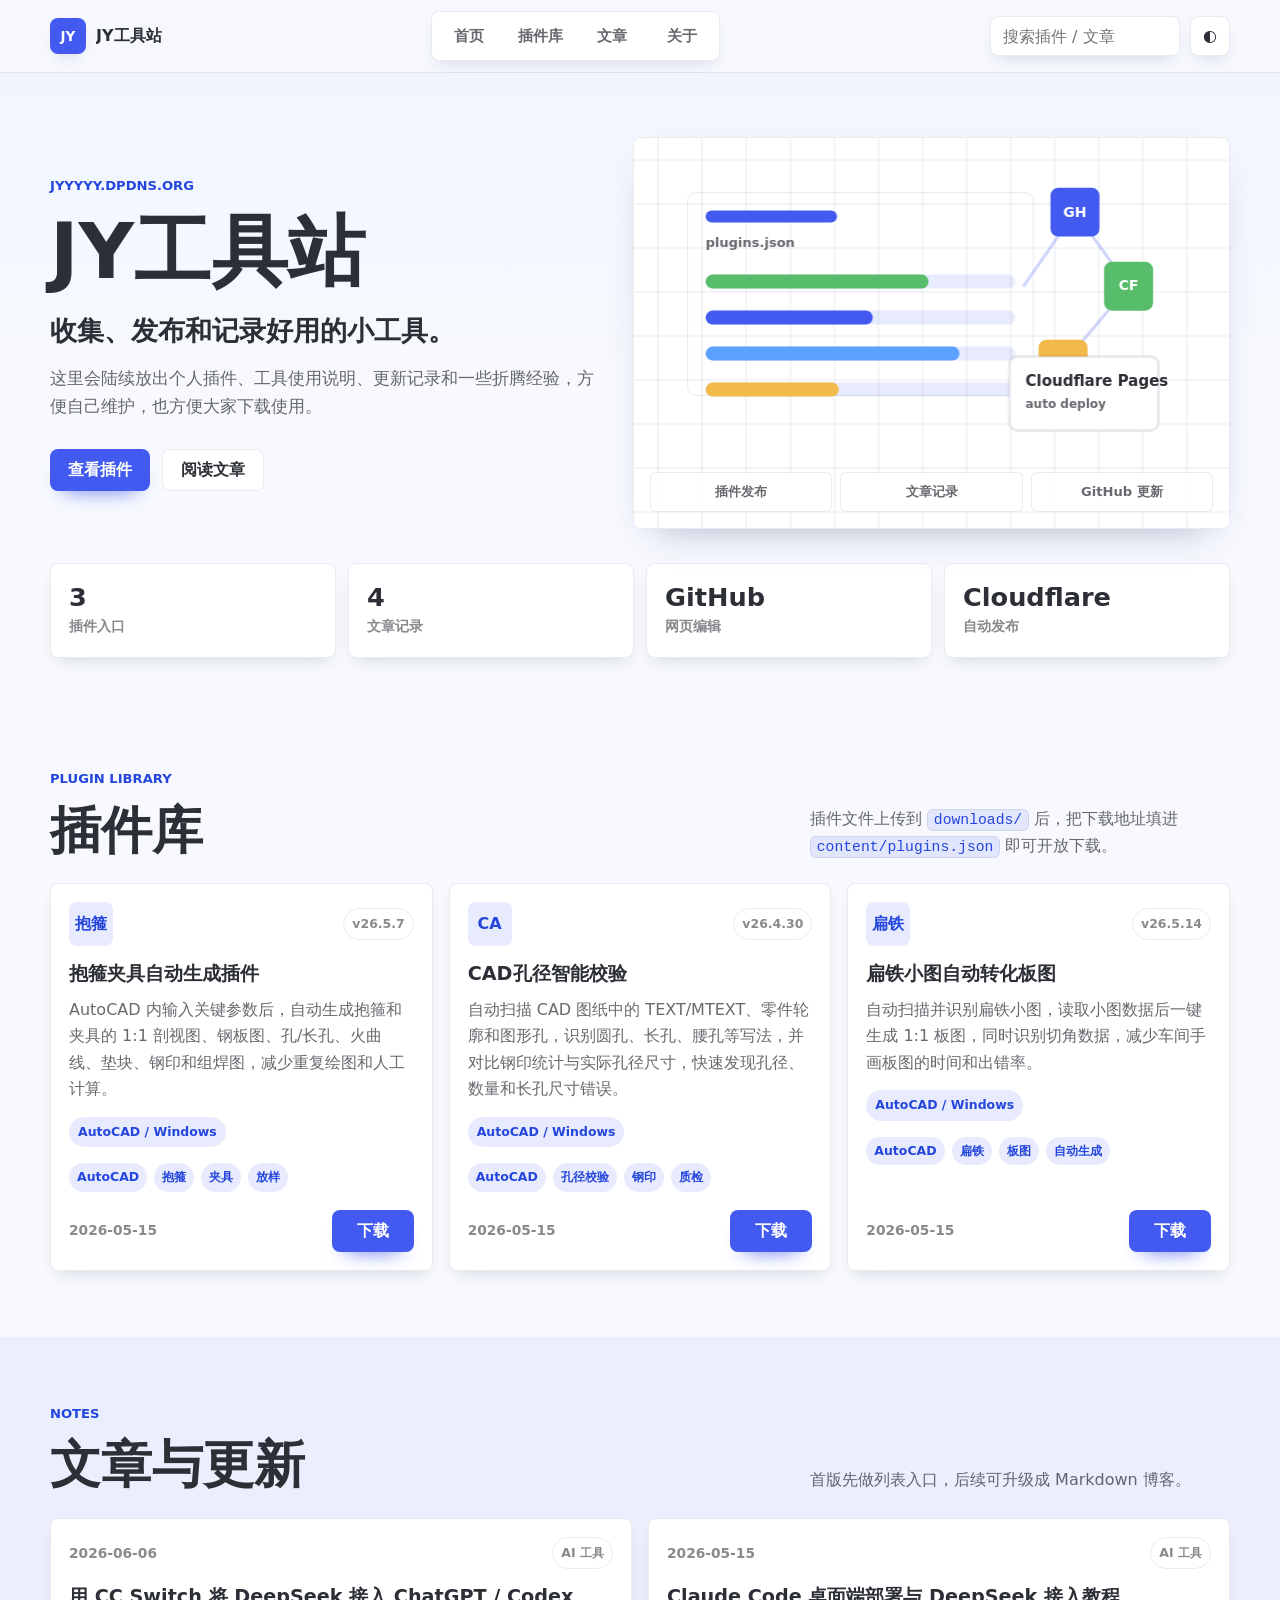
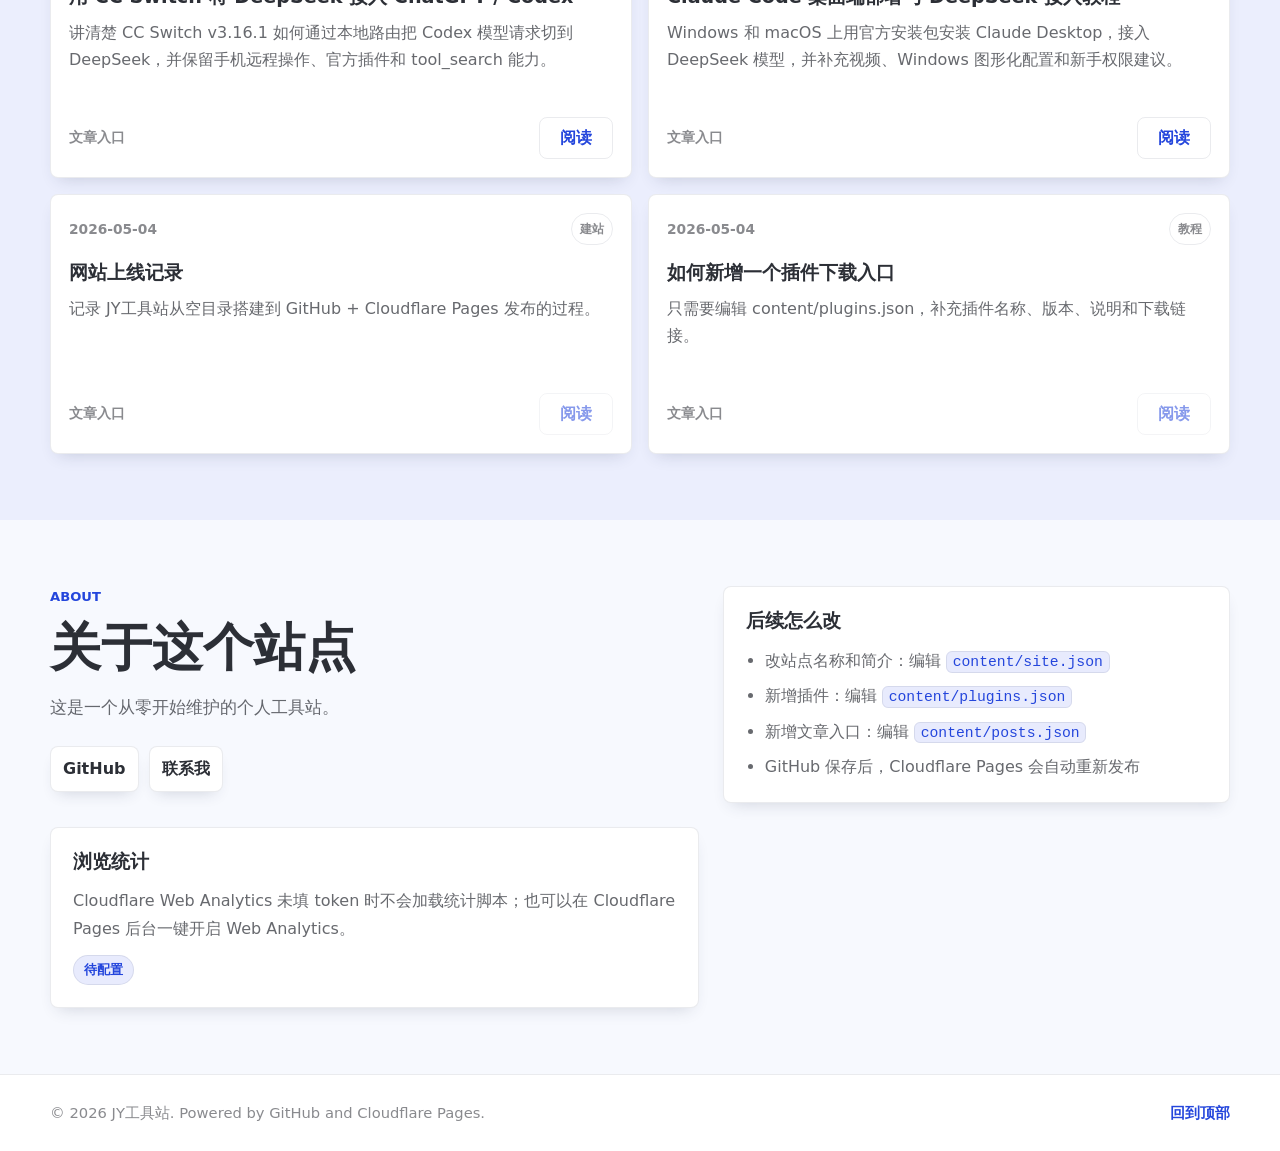
==== commit 10442949: "Add CC Switch DeepSeek Codex article" ====
--- a/index.html
+++ b/index.html
@@ -9,8 +9,9 @@
       content="JY工具站，一个用于发布个人插件、工具教程和技术记录的静态网站。"
     >
     <title>JY工具站</title>
-    <link rel="stylesheet" href="assets/styles.css?v=20260516-1">
-    <script defer src="assets/app.js?v=20260515-4"></script>
+    <link rel="stylesheet" href="assets/styles.css?v=20260606-1">
+    <script defer src="assets/app.js?v=20260606-1"></script>
+    <script defer src="assets/analytics.js?v=20260606-1" data-config="content/site.json"></script>
   </head>
   <body>
     <header class="site-header">
@@ -138,6 +139,14 @@
               <li>GitHub 保存后，Cloudflare Pages 会自动重新发布</li>
             </ul>
           </div>
+
+          <div class="guide-panel analytics-panel">
+            <h3>浏览统计</h3>
+            <p data-analytics-note>
+              建议在 Cloudflare Pages 的 Metrics 里启用 Web Analytics，或把 Web Analytics token 填进 <code>content/site.json</code>。
+            </p>
+            <span class="status-badge" data-analytics-status>待配置</span>
+          </div>
         </div>
       </section>
     </main>
--- a/assets/styles.css
+++ b/assets/styles.css
@@ -601,6 +601,31 @@
   margin-top: 9px;
 }
 
+.analytics-panel {
+  display: grid;
+  gap: 12px;
+}
+
+.analytics-panel p {
+  margin: 0;
+  color: var(--second-text);
+  line-height: 1.75;
+}
+
+.status-badge {
+  justify-self: start;
+  display: inline-flex;
+  align-items: center;
+  min-height: 30px;
+  padding: 0 10px;
+  border: 1px solid var(--line);
+  border-radius: 999px;
+  background: var(--theme-soft);
+  color: var(--theme-deep);
+  font-size: 0.84rem;
+  font-weight: 900;
+}
+
 .site-footer {
   border-top: 1px solid var(--line);
   background: var(--card-bg);
@@ -689,6 +714,28 @@
 .article-video {
   max-width: 880px;
   margin: 28px auto;
+}
+
+.article-figure {
+  max-width: 880px;
+  margin: 28px auto;
+}
+
+.article-figure img {
+  display: block;
+  width: 100%;
+  height: auto;
+  border: 1px solid var(--line);
+  border-radius: var(--radius);
+  background: var(--card-bg);
+  box-shadow: var(--shadow-strong);
+}
+
+.article-figure figcaption {
+  margin-top: 10px;
+  color: var(--muted-text);
+  font-size: 0.92rem;
+  text-align: center;
 }
 
 .video-shell {
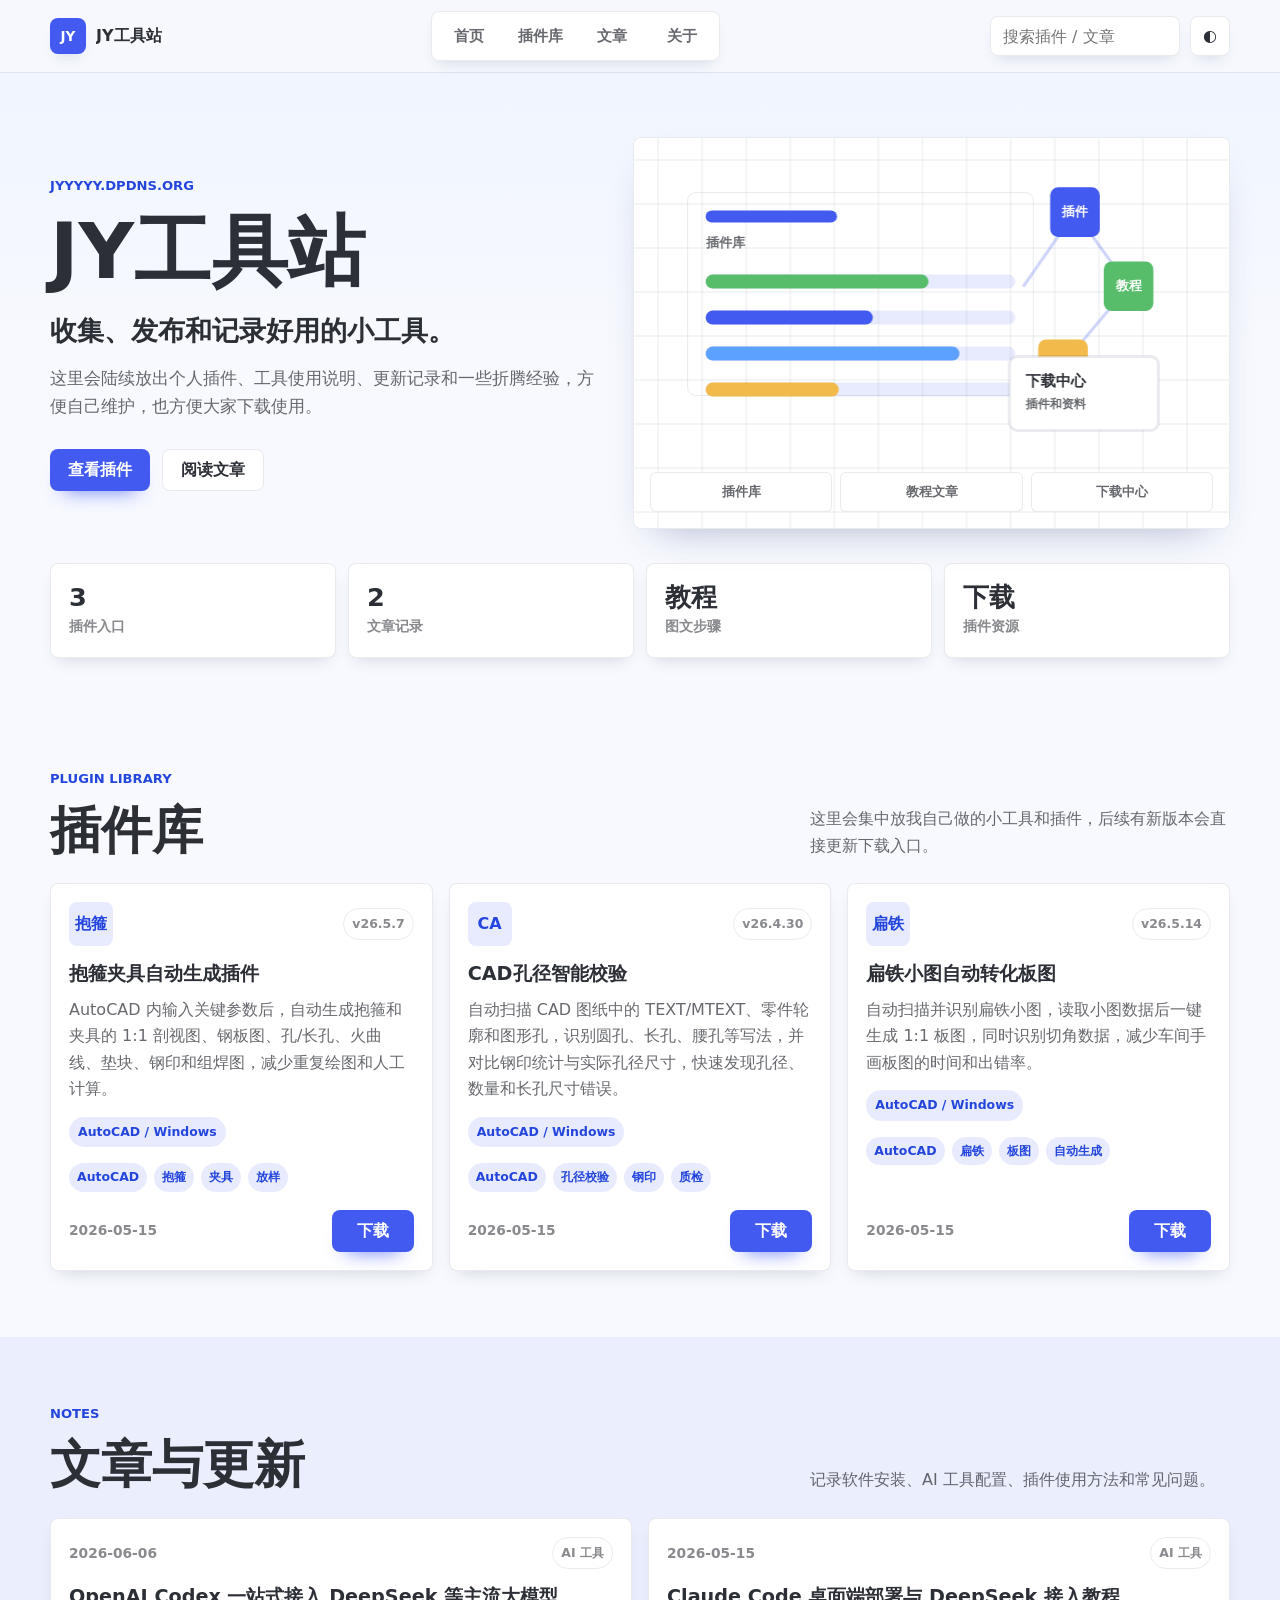
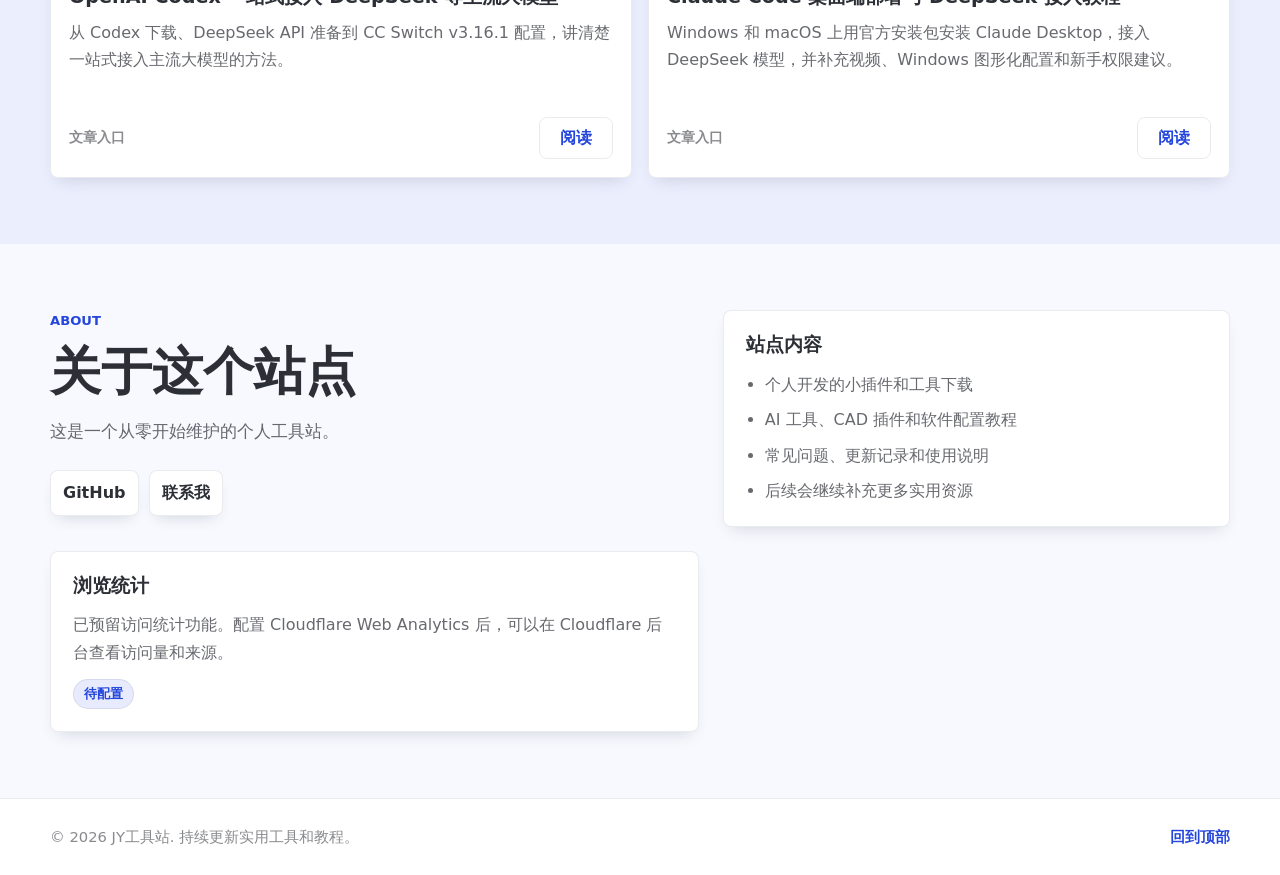
==== commit 0e46c0b5: "Revise Codex DeepSeek article and homepage copy" ====
--- a/index.html
+++ b/index.html
@@ -10,7 +10,7 @@
     >
     <title>JY工具站</title>
     <link rel="stylesheet" href="assets/styles.css?v=20260606-1">
-    <script defer src="assets/app.js?v=20260606-1"></script>
+    <script defer src="assets/app.js?v=20260606-2"></script>
     <script defer src="assets/analytics.js?v=20260606-1" data-config="content/site.json"></script>
   </head>
   <body>
@@ -66,9 +66,9 @@
           <div class="hero-visual" aria-label="工具站数据面板预览">
             <canvas id="hero-canvas" width="760" height="520"></canvas>
             <div class="visual-caption">
-              <span>插件发布</span>
-              <span>文章记录</span>
-              <span>GitHub 更新</span>
+              <span>插件库</span>
+              <span>教程文章</span>
+              <span>下载中心</span>
             </div>
           </div>
         </div>
@@ -84,12 +84,12 @@
           <span class="status-label">文章记录</span>
         </div>
         <div class="status-item">
-          <span class="status-number">GitHub</span>
-          <span class="status-label">网页编辑</span>
+          <span class="status-number">教程</span>
+          <span class="status-label">图文步骤</span>
         </div>
         <div class="status-item">
-          <span class="status-number">Cloudflare</span>
-          <span class="status-label">自动发布</span>
+          <span class="status-number">下载</span>
+          <span class="status-label">插件资源</span>
         </div>
       </section>
 
@@ -100,7 +100,7 @@
               <p class="eyebrow">Plugin Library</p>
               <h2>插件库</h2>
             </div>
-            <p>插件文件上传到 <code>downloads/</code> 后，把下载地址填进 <code>content/plugins.json</code> 即可开放下载。</p>
+            <p>这里会集中放我自己做的小工具和插件，后续有新版本会直接更新下载入口。</p>
           </div>
           <div class="plugin-grid" id="plugin-grid" aria-live="polite"></div>
         </div>
@@ -113,7 +113,7 @@
               <p class="eyebrow">Notes</p>
               <h2>文章与更新</h2>
             </div>
-            <p>首版先做列表入口，后续可升级成 Markdown 博客。</p>
+            <p>记录软件安装、AI 工具配置、插件使用方法和常见问题。</p>
           </div>
           <div class="post-grid" id="post-grid" aria-live="polite"></div>
         </div>
@@ -131,19 +131,19 @@
           </div>
 
           <div class="guide-panel">
-            <h3>后续怎么改</h3>
+            <h3>站点内容</h3>
             <ul>
-              <li>改站点名称和简介：编辑 <code>content/site.json</code></li>
-              <li>新增插件：编辑 <code>content/plugins.json</code></li>
-              <li>新增文章入口：编辑 <code>content/posts.json</code></li>
-              <li>GitHub 保存后，Cloudflare Pages 会自动重新发布</li>
+              <li>个人开发的小插件和工具下载</li>
+              <li>AI 工具、CAD 插件和软件配置教程</li>
+              <li>常见问题、更新记录和使用说明</li>
+              <li>后续会继续补充更多实用资源</li>
             </ul>
           </div>
 
           <div class="guide-panel analytics-panel">
             <h3>浏览统计</h3>
             <p data-analytics-note>
-              建议在 Cloudflare Pages 的 Metrics 里启用 Web Analytics，或把 Web Analytics token 填进 <code>content/site.json</code>。
+              已预留访问统计功能。配置 Cloudflare Web Analytics 后，可以在 Cloudflare 后台查看访问量和来源。
             </p>
             <span class="status-badge" data-analytics-status>待配置</span>
           </div>
